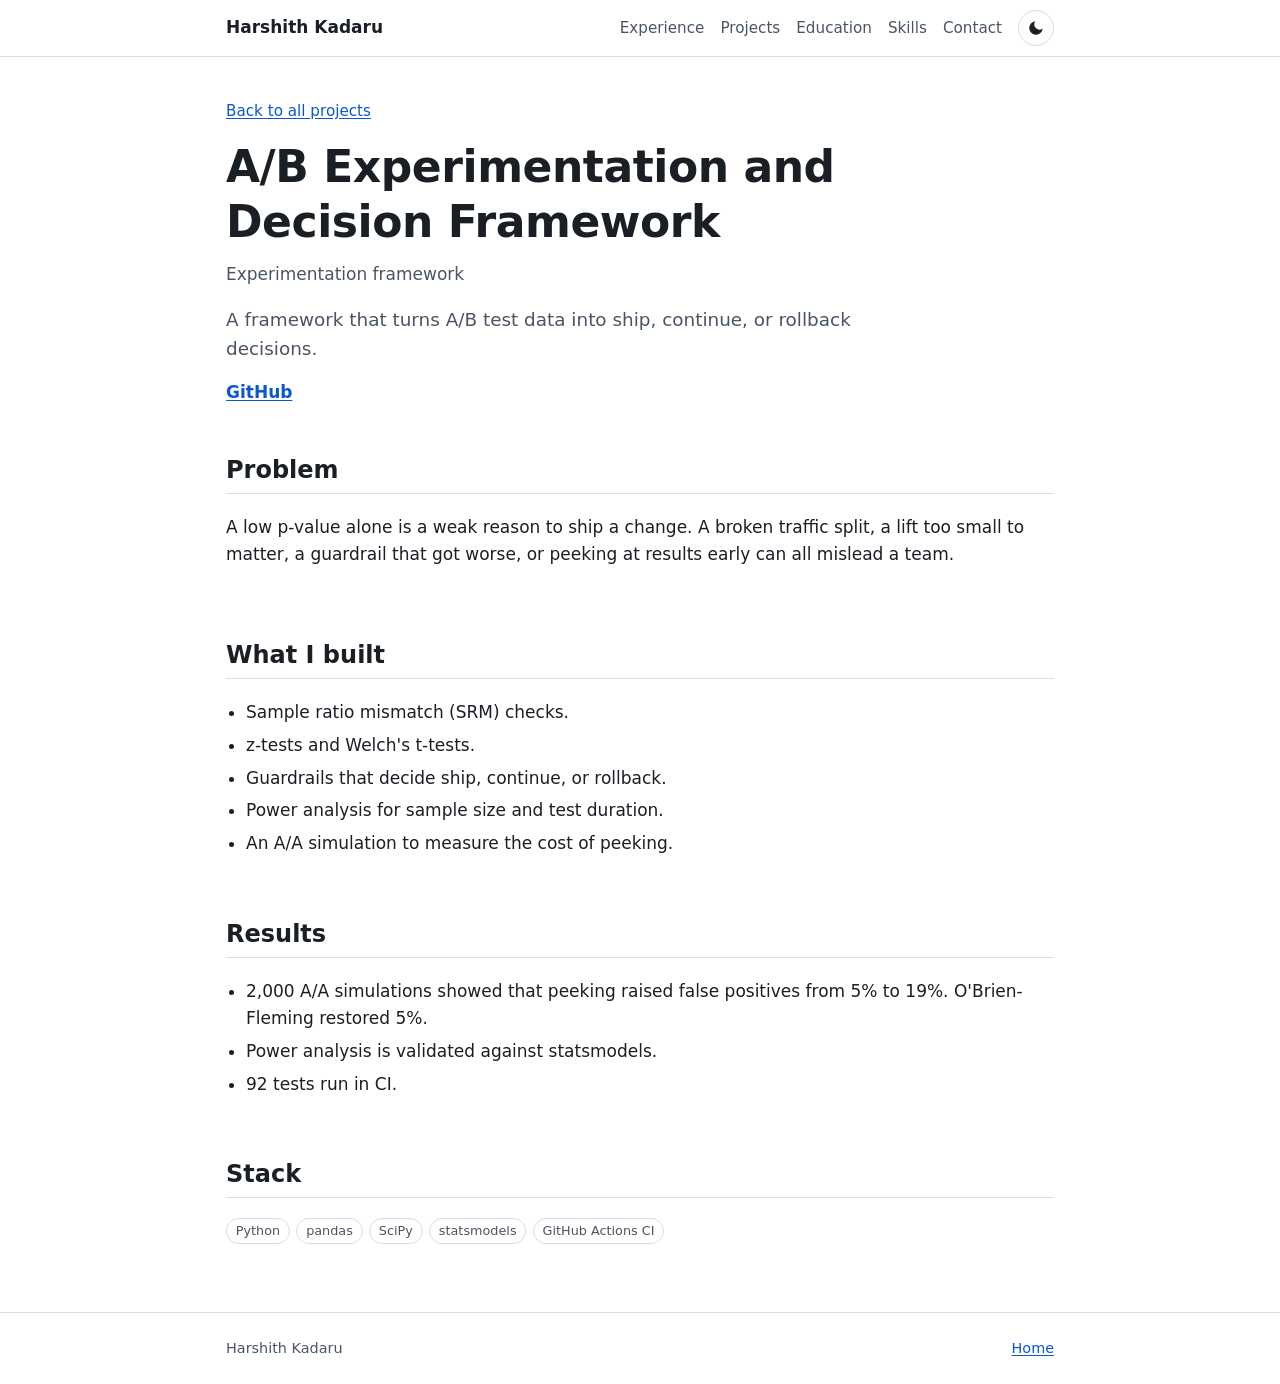
==== projects/ab-experimentation-framework.html @ 2b4a35a1 "Expand site content: detailed roles, project pages, headshot, RiskBot screenshots - Hero with headsh" ====
<!DOCTYPE html>
<html lang="en">
<head>
  <meta charset="utf-8">
  <meta name="viewport" content="width=device-width, initial-scale=1">
  <title>A/B Experimentation and Decision Framework | Harshith Kadaru</title>
  <meta name="description" content="A framework that turns A/B test data into ship, continue, or rollback decisions.">
  <meta name="author" content="Harshith Kadaru">
  <link rel="canonical" href="https://kadaru242003.github.io/projects/ab-experimentation-framework.html">
  <meta name="theme-color" content="#ffffff" media="(prefers-color-scheme: light)">
  <meta name="theme-color" content="#0f1419" media="(prefers-color-scheme: dark)">
  <meta name="color-scheme" content="light dark">
  <meta property="og:type" content="article">
  <meta property="og:url" content="https://kadaru242003.github.io/projects/ab-experimentation-framework.html">
  <meta property="og:title" content="A/B Experimentation and Decision Framework | Harshith Kadaru">
  <meta property="og:description" content="A framework that turns A/B test data into ship, continue, or rollback decisions.">
  <meta property="og:image" content="https://kadaru242003.github.io/og-image.png">
  <meta name="twitter:card" content="summary_large_image">
  <link rel="icon" href="/favicon.svg" type="image/svg+xml">
  <link rel="stylesheet" href="/styles.css">
  <script>
    try {
      var t = localStorage.getItem("theme");
      if (t === "light" || t === "dark") document.documentElement.setAttribute("data-theme", t);
    } catch (e) {}
  </script>
</head>
<body>
  <a class="skip-link" href="#main">Skip to content</a>

  <header class="site-header">
    <nav class="nav container" aria-label="Primary">
      <a class="brand" href="/">Harshith Kadaru</a>
      <ul class="nav-links">
        <li><a href="/#experience">Experience</a></li>
        <li><a href="/#projects">Projects</a></li>
        <li><a href="/#education">Education</a></li>
        <li><a href="/#skills">Skills</a></li>
        <li><a href="/#contact">Contact</a></li>
      </ul>
      <button class="theme-toggle" type="button" aria-label="Switch to dark theme" hidden>
        <svg class="icon-moon" aria-hidden="true" viewBox="0 0 24 24" width="18" height="18"><path fill="currentColor" d="M21 12.8A9 9 0 1 1 11.2 3a7 7 0 0 0 9.8 9.8z"/></svg>
        <svg class="icon-sun" aria-hidden="true" viewBox="0 0 24 24" width="18" height="18"><circle cx="12" cy="12" r="4.5" fill="currentColor"/><g stroke="currentColor" stroke-width="2" stroke-linecap="round"><path d="M12 2v2.5M12 19.5V22M2 12h2.5M19.5 12H22M4.9 4.9l1.8 1.8M17.3 17.3l1.8 1.8M4.9 19.1l1.8-1.8M17.3 6.7l1.8-1.8"/></g></svg>
      </button>
    </nav>
  </header>

  <main id="main">
    <article class="container">
      <header class="detail-header">
        <a class="back" href="/#projects">Back to all projects</a>
        <h1>A/B Experimentation and Decision Framework</h1>
        <p class="detail-meta">Experimentation framework</p>
        <p class="lede">A framework that turns A/B test data into ship, continue, or rollback decisions.</p>
        <p class="card-links">
          <a href="https://github.com/Kadaru242003/ab-experimentation-framework">GitHub<span class="visually-hidden">: A/B Experimentation and Decision Framework</span></a>
        </p>
      </header>

      <section class="section" aria-labelledby="problem-title">
        <h2 id="problem-title">Problem</h2>
        <p>A low p-value alone is a weak reason to ship a change. A broken traffic split, a lift too small to matter, a guardrail that got worse, or peeking at results early can all mislead a team.</p>
      </section>

      <section class="section" aria-labelledby="built-title">
        <h2 id="built-title">What I built</h2>
        <ul class="bullets">
          <li>Sample ratio mismatch (SRM) checks.</li>
          <li>z-tests and Welch&#x27;s t-tests.</li>
          <li>Guardrails that decide ship, continue, or rollback.</li>
          <li>Power analysis for sample size and test duration.</li>
          <li>An A/A simulation to measure the cost of peeking.</li>
        </ul>
      </section>

      <section class="section" aria-labelledby="results-title">
        <h2 id="results-title">Results</h2>
        <ul class="bullets">
          <li>2,000 A/A simulations showed that peeking raised false positives from 5% to 19%. O&#x27;Brien-Fleming restored 5%.</li>
          <li>Power analysis is validated against statsmodels.</li>
          <li>92 tests run in CI.</li>
        </ul>
      </section>

      <section class="section" aria-labelledby="stack-title">
        <h2 id="stack-title">Stack</h2>
        <ul class="tags"><li>Python</li><li>pandas</li><li>SciPy</li><li>statsmodels</li><li>GitHub Actions CI</li></ul>
      </section>
    </article>
  </main>

  <footer class="site-footer">
    <div class="container">
      <p>Harshith Kadaru</p>
      <p><a href="/">Home</a></p>
    </div>
  </footer>

  <script src="/script.js" defer></script>
</body>
</html>
---- styles.css ----
:root {
  --bg: #ffffff;
  --bg-alt: #f5f7fa;
  --surface: #ffffff;
  --text: #1a1f26;
  --muted: #4a5563;
  --border: #d9dee5;
  --accent: #0b57d0;
  --accent-text: #ffffff;
  --badge-bg: #fff4d6;
  --badge-text: #6b4a00;
  --focus: #0b57d0;
  --radius: 10px;
  --max: 860px;
  color-scheme: light;
}

@media (prefers-color-scheme: dark) {
  :root:not([data-theme="light"]) {
    --bg: #0f1419;
    --bg-alt: #151b22;
    --surface: #161d25;
    --text: #e6eaef;
    --muted: #a9b3bf;
    --border: #2c3542;
    --accent: #8ab4f8;
    --accent-text: #0f1419;
    --badge-bg: #3a2f12;
    --badge-text: #f3d68a;
    --focus: #8ab4f8;
    color-scheme: dark;
  }
}

:root[data-theme="dark"] {
  --bg: #0f1419;
  --bg-alt: #151b22;
  --surface: #161d25;
  --text: #e6eaef;
  --muted: #a9b3bf;
  --border: #2c3542;
  --accent: #8ab4f8;
  --accent-text: #0f1419;
  --badge-bg: #3a2f12;
  --badge-text: #f3d68a;
  --focus: #8ab4f8;
  color-scheme: dark;
}

*,
*::before,
*::after {
  box-sizing: border-box;
}

html {
  scroll-behavior: smooth;
  scroll-padding-top: 4.5rem;
  -webkit-text-size-adjust: 100%;
}

@media (prefers-reduced-motion: reduce) {
  html {
    scroll-behavior: auto;
  }
}

body {
  margin: 0;
  background: var(--bg);
  color: var(--text);
  font-family: system-ui, -apple-system, "Segoe UI", Roboto, "Helvetica Neue", Arial, sans-serif;
  font-size: 1.0625rem;
  line-height: 1.6;
}

a {
  color: var(--accent);
  text-underline-offset: 2px;
}

a:hover {
  text-decoration-thickness: 2px;
}

:focus-visible {
  outline: 3px solid var(--focus);
  outline-offset: 2px;
  border-radius: 4px;
}

h1,
h2,
h3 {
  line-height: 1.25;
  margin: 0 0 0.75rem;
}

h1 {
  font-size: clamp(2rem, 6vw, 2.75rem);
  letter-spacing: -0.01em;
}

h2 {
  font-size: 1.5rem;
  padding-bottom: 0.5rem;
  border-bottom: 1px solid var(--border);
  margin-bottom: 1.25rem;
}

h3 {
  font-size: 1.125rem;
}

p {
  margin: 0 0 1rem;
}

ul {
  padding: 0;
}

.container {
  max-width: var(--max);
  margin: 0 auto;
  padding: 0 1rem;
}

.visually-hidden {
  position: absolute;
  width: 1px;
  height: 1px;
  padding: 0;
  margin: -1px;
  overflow: hidden;
  clip: rect(0, 0, 0, 0);
  white-space: nowrap;
  border: 0;
}

.skip-link {
  position: absolute;
  left: 1rem;
  top: -3rem;
  z-index: 100;
  padding: 0.5rem 1rem;
  background: var(--accent);
  color: var(--accent-text);
  border-radius: var(--radius);
}

.skip-link:focus {
  top: 0.5rem;
}

/* Header and navigation */
.site-header {
  position: sticky;
  top: 0;
  z-index: 10;
  background: var(--bg);
  border-bottom: 1px solid var(--border);
}

.nav {
  display: flex;
  align-items: center;
  gap: 1rem;
  min-height: 3.5rem;
  flex-wrap: wrap;
}

.brand {
  font-weight: 700;
  color: var(--text);
  text-decoration: none;
  margin-right: auto;
}

.nav-links {
  display: flex;
  flex-wrap: wrap;
  gap: 0.25rem 1rem;
  list-style: none;
  margin: 0;
}

.nav-links a {
  color: var(--muted);
  text-decoration: none;
  font-size: 0.95rem;
  padding: 0.25rem 0;
}

.nav-links a:hover {
  color: var(--text);
}

.theme-toggle {
  display: inline-flex;
  align-items: center;
  justify-content: center;
  width: 2.25rem;
  height: 2.25rem;
  padding: 0;
  background: transparent;
  color: var(--text);
  border: 1px solid var(--border);
  border-radius: 50%;
  cursor: pointer;
}

.theme-toggle[hidden] {
  display: none;
}

.theme-toggle .icon-sun {
  display: none;
}

.theme-toggle[data-current="dark"] .icon-sun {
  display: block;
}

.theme-toggle[data-current="dark"] .icon-moon {
  display: none;
}

@media (max-width: 560px) {
  .nav {
    padding-top: 0.5rem;
    padding-bottom: 0.5rem;
  }

  .nav-links {
    order: 3;
    width: 100%;
  }
}

/* Hero */
.hero {
  padding-top: 3.5rem;
  padding-bottom: 2rem;
}

.lede {
  font-size: 1.15rem;
  color: var(--muted);
  max-width: 40rem;
}

.actions {
  display: flex;
  flex-wrap: wrap;
  gap: 0.75rem;
  list-style: none;
  margin: 1.5rem 0 0;
}

.btn {
  display: inline-block;
  padding: 0.55rem 1.1rem;
  border: 1px solid var(--border);
  border-radius: var(--radius);
  color: var(--text);
  text-decoration: none;
  font-weight: 600;
  font-size: 0.95rem;
  background: var(--surface);
}

.btn:hover {
  border-color: var(--accent);
}

.btn-primary {
  background: var(--accent);
  border-color: var(--accent);
  color: var(--accent-text);
}

/* Sections */
.section {
  padding-top: 2rem;
  padding-bottom: 1.5rem;
}

.section h3 {
  margin-top: 1.5rem;
}

.entries {
  list-style: none;
  margin: 0;
}

.entry {
  margin-bottom: 1.5rem;
}

.entry-head {
  display: flex;
  flex-wrap: wrap;
  justify-content: space-between;
  gap: 0 1rem;
}

.entry-title {
  font-weight: 600;
  margin: 0;
}

.entry-meta {
  color: var(--muted);
  font-size: 0.95rem;
  margin: 0;
  white-space: nowrap;
}

.entry-sub {
  color: var(--muted);
  margin: 0.1rem 0 0.5rem;
}

.bullets {
  padding-left: 1.25rem;
  margin: 0;
}

.bullets li {
  margin-bottom: 0.35rem;
}

/* Project cards */
.cards {
  list-style: none;
  margin: 0;
  display: grid;
  gap: 1rem;
}

.card {
  background: var(--bg-alt);
  border: 1px solid var(--border);
  border-radius: var(--radius);
  padding: 1.25rem;
}

.card-head {
  display: flex;
  align-items: baseline;
  flex-wrap: wrap;
  gap: 0.5rem;
  margin-bottom: 0.5rem;
}

.section .card h3 {
  margin: 0;
}

.card p {
  margin-bottom: 0.75rem;
}

.badge {
  font-size: 0.8rem;
  font-weight: 600;
  padding: 0.1rem 0.55rem;
  border-radius: 999px;
  background: var(--badge-bg);
  color: var(--badge-text);
}

.note {
  font-size: 0.9rem;
  color: var(--muted);
  font-style: italic;
}

.tags {
  display: flex;
  flex-wrap: wrap;
  gap: 0.4rem;
  list-style: none;
  margin: 0 0 0.75rem;
}

.tags li {
  font-size: 0.8rem;
  padding: 0.1rem 0.55rem;
  border: 1px solid var(--border);
  border-radius: 999px;
  color: var(--muted);
  background: var(--surface);
}

.card-links {
  display: flex;
  flex-wrap: wrap;
  gap: 1.25rem;
  font-weight: 600;
}

.card-links + .note {
  margin-top: -0.25rem;
  margin-bottom: 0;
}

/* Skills */
.skills {
  margin: 0;
  display: grid;
  gap: 1rem;
}

.skills dt {
  font-weight: 600;
}

.skills dd {
  margin: 0.15rem 0 0;
  color: var(--muted);
}

@media (min-width: 640px) {
  .skills > div {
    display: grid;
    grid-template-columns: 12rem 1fr;
    gap: 1rem;
  }

  .skills dd {
    margin: 0;
  }
}

/* Contact */
.contact-list {
  list-style: none;
  margin: 0;
}

.contact-list li {
  margin-bottom: 0.5rem;
  overflow-wrap: anywhere;
}

.contact-label {
  display: inline-block;
  min-width: 5.5rem;
  font-weight: 600;
}

/* Footer */
.site-footer {
  margin-top: 2rem;
  padding: 1.5rem 0;
  border-top: 1px solid var(--border);
  color: var(--muted);
  font-size: 0.9rem;
}

.site-footer .container {
  display: flex;
  justify-content: space-between;
  flex-wrap: wrap;
  gap: 0.5rem;
}

.site-footer p {
  margin: 0;
}

/* Hero with headshot */
.hero-grid {
  display: grid;
  gap: 1.5rem;
  align-items: center;
}

.headshot {
  width: 160px;
  height: 160px;
  border-radius: 50%;
  object-fit: cover;
  border: 3px solid var(--border);
}

@media (min-width: 720px) {
  .hero-grid {
    grid-template-columns: 1fr auto;
  }

  .hero-grid .headshot {
    order: 2;
    width: 200px;
    height: 200px;
  }
}

/* Experience context line */
.entry-context {
  margin: 0 0 0.5rem;
}

/* Card extras */
.card-date {
  color: var(--muted);
  font-size: 0.9rem;
}

.card-head .card-date {
  margin-left: auto;
}

.shots {
  display: grid;
  gap: 0.75rem;
  margin: 0 0 0.75rem;
  padding: 0;
  list-style: none;
}

@media (min-width: 560px) {
  .shots {
    grid-template-columns: 1fr 1fr;
  }
}

.shots a {
  display: block;
  border: 1px solid var(--border);
  border-radius: 6px;
  overflow: hidden;
  cursor: zoom-in;
}

.shots img {
  display: block;
  width: 100%;
  height: auto;
}

.shots figcaption {
  font-size: 0.85rem;
  color: var(--muted);
  margin-top: 0.35rem;
}

.shots figure {
  margin: 0;
}

/* Project detail pages */
.detail-header {
  padding-top: 2.5rem;
}

.detail-header .back {
  display: inline-block;
  margin-bottom: 1rem;
  font-size: 0.95rem;
}

.detail-meta {
  color: var(--muted);
  margin-bottom: 1rem;
}

.detail-meta .badge {
  margin-left: 0.25rem;
}

/* Lightbox */
.lightbox {
  border: 0;
  padding: 0;
  max-width: 96vw;
  max-height: 92vh;
  background: transparent;
  overflow: visible;
}

.lightbox::backdrop {
  background: rgba(0, 0, 0, 0.8);
}

.lightbox img {
  display: block;
  max-width: 96vw;
  max-height: 84vh;
  width: auto;
  height: auto;
  border-radius: 6px;
  background: #fff;
}

.lightbox p {
  color: #f0f0f0;
  margin: 0.5rem 0 0;
  font-size: 0.9rem;
}

.lightbox-close {
  position: absolute;
  top: -0.75rem;
  right: -0.75rem;
  width: 2.5rem;
  height: 2.5rem;
  border-radius: 50%;
  border: 0;
  background: #ffffff;
  color: #1a1f26;
  font-size: 1.5rem;
  line-height: 1;
  cursor: pointer;
}

.section .entry-title {
  margin: 0;
  font-size: 1.0625rem;
  font-weight: 600;
}
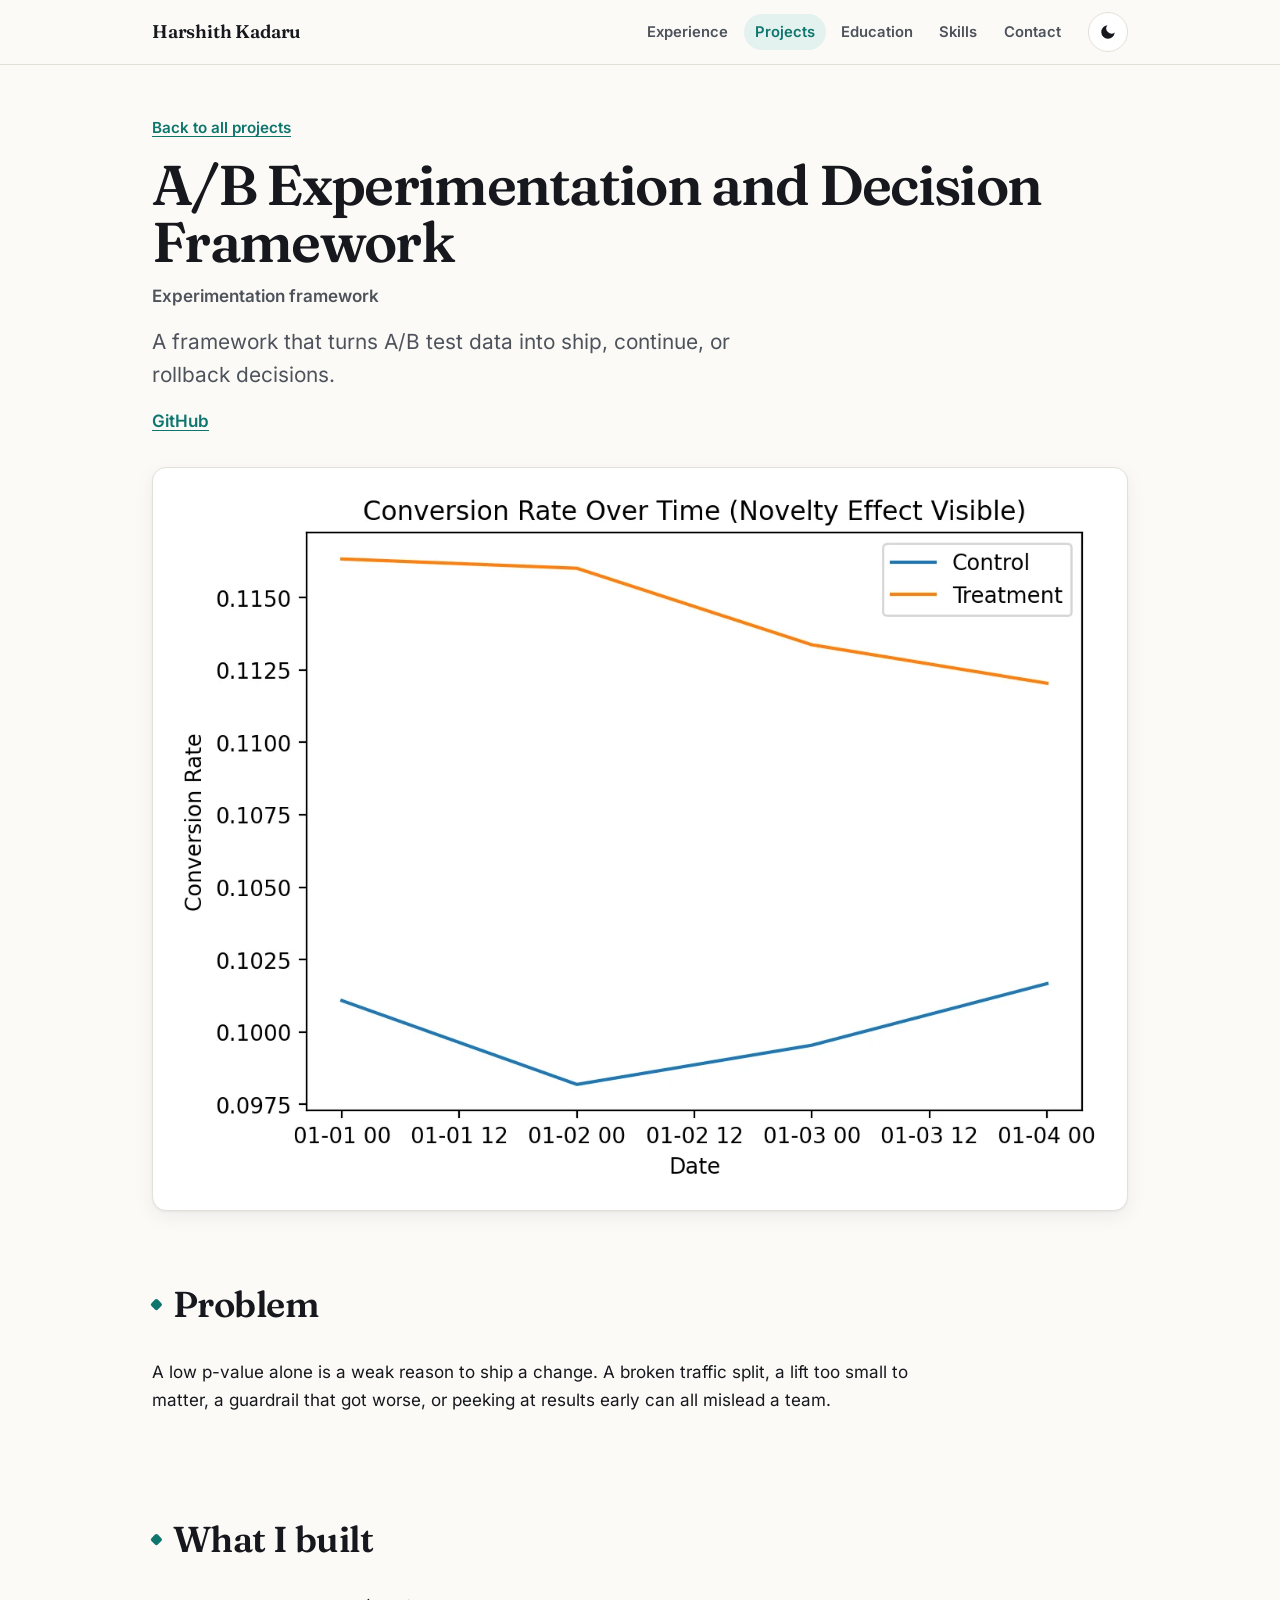
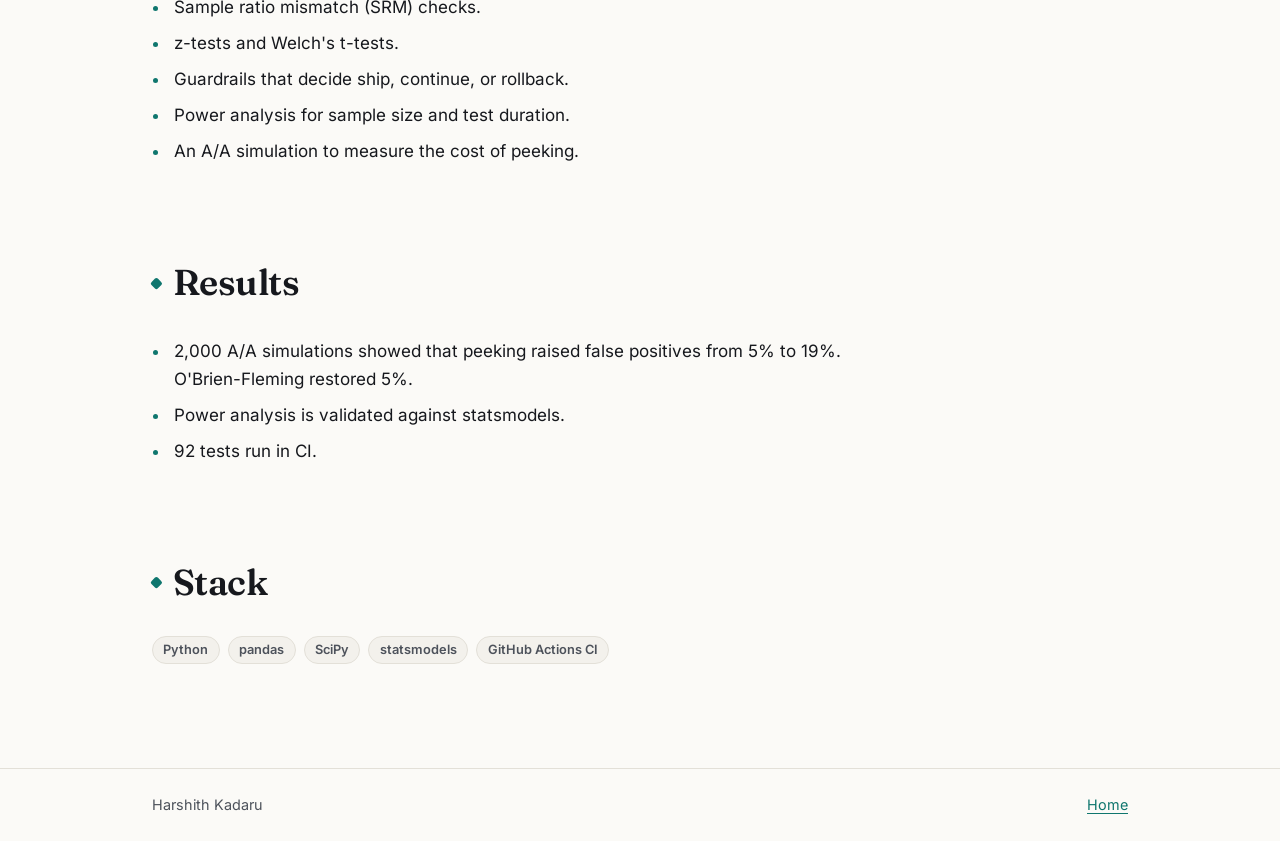
==== commit 5872aa9c: "Design upgrade: type, color, layout, project visuals, GitHub activity Visual only: no wording, numbe" ====
--- a/projects/ab-experimentation-framework.html
+++ b/projects/ab-experimentation-framework.html
@@ -7,8 +7,8 @@
   <meta name="description" content="A framework that turns A/B test data into ship, continue, or rollback decisions.">
   <meta name="author" content="Harshith Kadaru">
   <link rel="canonical" href="https://kadaru242003.github.io/projects/ab-experimentation-framework.html">
-  <meta name="theme-color" content="#ffffff" media="(prefers-color-scheme: light)">
-  <meta name="theme-color" content="#0f1419" media="(prefers-color-scheme: dark)">
+  <meta name="theme-color" content="#fbfaf7" media="(prefers-color-scheme: light)">
+  <meta name="theme-color" content="#0e1113" media="(prefers-color-scheme: dark)">
   <meta name="color-scheme" content="light dark">
   <meta property="og:type" content="article">
   <meta property="og:url" content="https://kadaru242003.github.io/projects/ab-experimentation-framework.html">
@@ -17,8 +17,11 @@
   <meta property="og:image" content="https://kadaru242003.github.io/og-image.png">
   <meta name="twitter:card" content="summary_large_image">
   <link rel="icon" href="/favicon.svg" type="image/svg+xml">
+  <link rel="preload" href="/assets/fonts/inter-latin-400-normal.woff2" as="font" type="font/woff2" crossorigin>
+  <link rel="preload" href="/assets/fonts/fraunces-latin-600-normal.woff2" as="font" type="font/woff2" crossorigin>
   <link rel="stylesheet" href="/styles.css">
   <script>
+    document.documentElement.classList.add("js");
     try {
       var t = localStorage.getItem("theme");
       if (t === "light" || t === "dark") document.documentElement.setAttribute("data-theme", t);
@@ -33,7 +36,7 @@
       <a class="brand" href="/">Harshith Kadaru</a>
       <ul class="nav-links">
         <li><a href="/#experience">Experience</a></li>
-        <li><a href="/#projects">Projects</a></li>
+        <li><a href="/#projects" aria-current="page">Projects</a></li>
         <li><a href="/#education">Education</a></li>
         <li><a href="/#skills">Skills</a></li>
         <li><a href="/#contact">Contact</a></li>
@@ -55,14 +58,16 @@
         <p class="card-links">
           <a href="https://github.com/Kadaru242003/ab-experimentation-framework">GitHub<span class="visually-hidden">: A/B Experimentation and Decision Framework</span></a>
         </p>
+        <figure class="detail-visual"><img src="/assets/projects/ab-conversion-over-time.webp" width="1205" height="908" fetchpriority="high" alt="Chart from the A/B framework repo: conversion rate over time for control and treatment. Treatment stays above control while its early lift decays."></figure>
       </header>
 
-      <section class="section" aria-labelledby="problem-title">
+      <div class="detail-body">
+      <section class="section reveal" aria-labelledby="problem-title">
         <h2 id="problem-title">Problem</h2>
         <p>A low p-value alone is a weak reason to ship a change. A broken traffic split, a lift too small to matter, a guardrail that got worse, or peeking at results early can all mislead a team.</p>
       </section>
 
-      <section class="section" aria-labelledby="built-title">
+      <section class="section reveal" aria-labelledby="built-title">
         <h2 id="built-title">What I built</h2>
         <ul class="bullets">
           <li>Sample ratio mismatch (SRM) checks.</li>
@@ -73,7 +78,7 @@
         </ul>
       </section>
 
-      <section class="section" aria-labelledby="results-title">
+      <section class="section reveal" aria-labelledby="results-title">
         <h2 id="results-title">Results</h2>
         <ul class="bullets">
           <li>2,000 A/A simulations showed that peeking raised false positives from 5% to 19%. O&#x27;Brien-Fleming restored 5%.</li>
@@ -82,10 +87,11 @@
         </ul>
       </section>
 
-      <section class="section" aria-labelledby="stack-title">
+      <section class="section reveal" aria-labelledby="stack-title">
         <h2 id="stack-title">Stack</h2>
         <ul class="tags"><li>Python</li><li>pandas</li><li>SciPy</li><li>statsmodels</li><li>GitHub Actions CI</li></ul>
       </section>
+      </div>
     </article>
   </main>
 
--- a/styles.css
+++ b/styles.css
@@ -1,52 +1,121 @@
+/* Fonts: self-hosted, SIL Open Font License (see assets/fonts/). */
+@font-face {
+  font-family: "Inter";
+  font-style: normal;
+  font-weight: 400;
+  font-display: swap;
+  src: url("/assets/fonts/inter-latin-400-normal.woff2") format("woff2");
+}
+
+@font-face {
+  font-family: "Inter";
+  font-style: normal;
+  font-weight: 600;
+  font-display: swap;
+  src: url("/assets/fonts/inter-latin-600-normal.woff2") format("woff2");
+}
+
+@font-face {
+  font-family: "Fraunces";
+  font-style: normal;
+  font-weight: 600;
+  font-display: swap;
+  src: url("/assets/fonts/fraunces-latin-600-normal.woff2") format("woff2");
+}
+
+/* Design tokens */
 :root {
-  --bg: #ffffff;
-  --bg-alt: #f5f7fa;
+  --font-body: "Inter", system-ui, -apple-system, "Segoe UI", Roboto, Arial, sans-serif;
+  --font-display: "Fraunces", Georgia, "Times New Roman", serif;
+
+  --bg: #fbfaf7;
+  --bg-alt: #f3f1ec;
   --surface: #ffffff;
-  --text: #1a1f26;
-  --muted: #4a5563;
-  --border: #d9dee5;
-  --accent: #0b57d0;
+  --text: #16181d;
+  --muted: #4d525b;
+  --border: #e3e0d8;
+  --border-strong: #cfcbc1;
+  --accent: #0f766e;
+  --accent-strong: #0b5c56;
+  --accent-soft: #e3f1ef;
   --accent-text: #ffffff;
-  --badge-bg: #fff4d6;
-  --badge-text: #6b4a00;
-  --focus: #0b57d0;
-  --radius: 10px;
-  --max: 860px;
+  --badge-bg: #fdf0d2;
+  --badge-text: #6a4800;
+  --shadow: 0 1px 2px rgba(22, 24, 29, 0.05), 0 6px 20px rgba(22, 24, 29, 0.06);
+  --shadow-hover: 0 2px 4px rgba(22, 24, 29, 0.06), 0 14px 32px rgba(22, 24, 29, 0.1);
+  --gh-0: #ebe8e1;
+  --gh-1: #b4dcd5;
+  --gh-2: #6fbcb1;
+  --gh-3: #2a958a;
+  --gh-4: #0f665f;
+
+  --space-1: 0.25rem;
+  --space-2: 0.5rem;
+  --space-3: 0.75rem;
+  --space-4: 1rem;
+  --space-5: 1.5rem;
+  --space-6: 2rem;
+  --space-7: 3rem;
+  --space-8: 4.5rem;
+
+  --radius-sm: 8px;
+  --radius: 14px;
+  --max: 1040px;
+  --measure: 44rem;
   color-scheme: light;
 }
 
 @media (prefers-color-scheme: dark) {
   :root:not([data-theme="light"]) {
-    --bg: #0f1419;
-    --bg-alt: #151b22;
-    --surface: #161d25;
-    --text: #e6eaef;
-    --muted: #a9b3bf;
-    --border: #2c3542;
-    --accent: #8ab4f8;
-    --accent-text: #0f1419;
+    --bg: #0e1113;
+    --bg-alt: #13171a;
+    --surface: #171b1e;
+    --text: #e8ebe9;
+    --muted: #a6aeab;
+    --border: #262c30;
+    --border-strong: #353d42;
+    --accent: #5fd4c4;
+    --accent-strong: #8ae3d7;
+    --accent-soft: #15302d;
+    --accent-text: #08201d;
     --badge-bg: #3a2f12;
     --badge-text: #f3d68a;
-    --focus: #8ab4f8;
+    --shadow: 0 1px 2px rgba(0, 0, 0, 0.4), 0 8px 24px rgba(0, 0, 0, 0.25);
+    --shadow-hover: 0 2px 4px rgba(0, 0, 0, 0.45), 0 16px 36px rgba(0, 0, 0, 0.35);
+    --gh-0: #1f2528;
+    --gh-1: #134a44;
+    --gh-2: #1d7c71;
+    --gh-3: #36b3a3;
+    --gh-4: #7ee6d8;
     color-scheme: dark;
   }
 }
 
 :root[data-theme="dark"] {
-  --bg: #0f1419;
-  --bg-alt: #151b22;
-  --surface: #161d25;
-  --text: #e6eaef;
-  --muted: #a9b3bf;
-  --border: #2c3542;
-  --accent: #8ab4f8;
-  --accent-text: #0f1419;
+  --bg: #0e1113;
+  --bg-alt: #13171a;
+  --surface: #171b1e;
+  --text: #e8ebe9;
+  --muted: #a6aeab;
+  --border: #262c30;
+  --border-strong: #353d42;
+  --accent: #5fd4c4;
+  --accent-strong: #8ae3d7;
+  --accent-soft: #15302d;
+  --accent-text: #08201d;
   --badge-bg: #3a2f12;
   --badge-text: #f3d68a;
-  --focus: #8ab4f8;
+  --shadow: 0 1px 2px rgba(0, 0, 0, 0.4), 0 8px 24px rgba(0, 0, 0, 0.25);
+  --shadow-hover: 0 2px 4px rgba(0, 0, 0, 0.45), 0 16px 36px rgba(0, 0, 0, 0.35);
+  --gh-0: #1f2528;
+  --gh-1: #134a44;
+  --gh-2: #1d7c71;
+  --gh-3: #36b3a3;
+  --gh-4: #7ee6d8;
   color-scheme: dark;
 }
 
+/* Base */
 *,
 *::before,
 *::after {
@@ -55,75 +124,89 @@
 
 html {
   scroll-behavior: smooth;
-  scroll-padding-top: 4.5rem;
+  scroll-padding-top: 5rem;
   -webkit-text-size-adjust: 100%;
-}
-
-@media (prefers-reduced-motion: reduce) {
-  html {
-    scroll-behavior: auto;
-  }
 }
 
 body {
   margin: 0;
   background: var(--bg);
   color: var(--text);
-  font-family: system-ui, -apple-system, "Segoe UI", Roboto, "Helvetica Neue", Arial, sans-serif;
+  font-family: var(--font-body);
   font-size: 1.0625rem;
-  line-height: 1.6;
+  line-height: 1.65;
+  -webkit-font-smoothing: antialiased;
 }
 
 a {
   color: var(--accent);
-  text-underline-offset: 2px;
+  text-decoration-thickness: 1px;
+  text-underline-offset: 3px;
+  transition: color 0.15s ease;
 }
 
 a:hover {
+  color: var(--accent-strong);
   text-decoration-thickness: 2px;
 }
 
 :focus-visible {
-  outline: 3px solid var(--focus);
-  outline-offset: 2px;
+  outline: 3px solid var(--accent);
+  outline-offset: 3px;
   border-radius: 4px;
 }
 
 h1,
 h2,
 h3 {
-  line-height: 1.25;
-  margin: 0 0 0.75rem;
+  margin: 0 0 var(--space-3);
+  line-height: 1.2;
+}
+
+h1,
+h2 {
+  font-family: var(--font-display);
+  font-weight: 600;
+  letter-spacing: -0.015em;
 }
 
 h1 {
-  font-size: clamp(2rem, 6vw, 2.75rem);
-  letter-spacing: -0.01em;
+  font-size: clamp(2.75rem, 8vw, 4.75rem);
+  line-height: 1.02;
+  letter-spacing: -0.03em;
 }
 
 h2 {
-  font-size: 1.5rem;
-  padding-bottom: 0.5rem;
-  border-bottom: 1px solid var(--border);
-  margin-bottom: 1.25rem;
+  font-size: clamp(1.75rem, 3.6vw, 2.25rem);
 }
 
 h3 {
   font-size: 1.125rem;
+  font-weight: 600;
 }
 
 p {
-  margin: 0 0 1rem;
+  margin: 0 0 var(--space-4);
 }
 
 ul {
   padding: 0;
+}
+
+img {
+  max-width: 100%;
 }
 
 .container {
   max-width: var(--max);
   margin: 0 auto;
-  padding: 0 1rem;
+  padding: 0 var(--space-4);
+}
+
+@media (min-width: 720px) {
+  .container {
+    padding: 0 var(--space-6);
+  }
 }
 
 .visually-hidden {
@@ -143,17 +226,19 @@
   left: 1rem;
   top: -3rem;
   z-index: 100;
-  padding: 0.5rem 1rem;
+  padding: var(--space-2) var(--space-4);
   background: var(--accent);
   color: var(--accent-text);
-  border-radius: var(--radius);
+  border-radius: var(--radius-sm);
+  font-weight: 600;
 }
 
 .skip-link:focus {
   top: 0.5rem;
-}
-
-/* Header and navigation */
+  color: var(--accent-text);
+}
+
+/* Header */
 .site-header {
   position: sticky;
   top: 0;
@@ -162,52 +247,81 @@
   border-bottom: 1px solid var(--border);
 }
 
+@supports (backdrop-filter: blur(1px)) {
+  .site-header {
+    background: color-mix(in srgb, var(--bg) 85%, transparent);
+    backdrop-filter: saturate(1.4) blur(10px);
+  }
+}
+
 .nav {
   display: flex;
   align-items: center;
-  gap: 1rem;
-  min-height: 3.5rem;
+  gap: var(--space-4);
+  min-height: 4rem;
   flex-wrap: wrap;
 }
 
 .brand {
-  font-weight: 700;
+  font-family: var(--font-display);
+  font-weight: 600;
+  font-size: 1.15rem;
   color: var(--text);
   text-decoration: none;
   margin-right: auto;
+  letter-spacing: -0.01em;
+}
+
+.brand:hover {
+  color: var(--accent);
 }
 
 .nav-links {
   display: flex;
   flex-wrap: wrap;
-  gap: 0.25rem 1rem;
+  gap: var(--space-1);
   list-style: none;
   margin: 0;
 }
 
 .nav-links a {
+  display: block;
   color: var(--muted);
   text-decoration: none;
-  font-size: 0.95rem;
-  padding: 0.25rem 0;
+  font-size: 0.925rem;
+  font-weight: 600;
+  padding: 0.35rem 0.7rem;
+  border-radius: 999px;
+  transition: color 0.15s ease, background-color 0.15s ease;
 }
 
 .nav-links a:hover {
   color: var(--text);
+  background: var(--bg-alt);
+}
+
+.nav-links a[aria-current] {
+  color: var(--accent);
+  background: var(--accent-soft);
 }
 
 .theme-toggle {
   display: inline-flex;
   align-items: center;
   justify-content: center;
-  width: 2.25rem;
-  height: 2.25rem;
+  width: 2.5rem;
+  height: 2.5rem;
   padding: 0;
-  background: transparent;
+  background: var(--surface);
   color: var(--text);
   border: 1px solid var(--border);
   border-radius: 50%;
   cursor: pointer;
+  transition: border-color 0.15s ease;
+}
+
+.theme-toggle:hover {
+  border-color: var(--accent);
 }
 
 .theme-toggle[hidden] {
@@ -226,52 +340,130 @@
   display: none;
 }
 
-@media (max-width: 560px) {
+@media (max-width: 640px) {
   .nav {
-    padding-top: 0.5rem;
-    padding-bottom: 0.5rem;
+    padding-top: var(--space-2);
+    padding-bottom: var(--space-2);
+    gap: var(--space-2);
+    min-height: 3.5rem;
   }
 
   .nav-links {
     order: 3;
     width: 100%;
+    flex-wrap: nowrap;
+    overflow-x: auto;
+    scrollbar-width: none;
+  }
+
+  .nav-links::-webkit-scrollbar {
+    display: none;
+  }
+
+  .nav-links a {
+    white-space: nowrap;
+    font-size: 0.875rem;
+    padding: 0.4rem 0.6rem;
   }
 }
 
 /* Hero */
 .hero {
-  padding-top: 3.5rem;
-  padding-bottom: 2rem;
+  padding-top: var(--space-7);
+  padding-bottom: var(--space-6);
+}
+
+.hero-grid {
+  display: grid;
+  gap: var(--space-6);
+  align-items: center;
+}
+
+.hero-grid .headshot {
+  order: -1;
+}
+
+.headshot {
+  display: block;
+  width: 148px;
+  height: 148px;
+  border-radius: 50%;
+  object-fit: cover;
+  background: var(--bg-alt);
+  box-shadow: 0 0 0 5px var(--bg), 0 0 0 8px var(--accent), var(--shadow);
+}
+
+.quick-facts {
+  display: flex;
+  flex-wrap: wrap;
+  gap: var(--space-2);
+  list-style: none;
+  margin: var(--space-4) 0 var(--space-5);
+}
+
+.quick-facts li {
+  font-size: 0.875rem;
+  font-weight: 600;
+  padding: 0.3rem 0.8rem;
+  border-radius: 999px;
+  background: var(--accent-soft);
+  color: var(--accent);
 }
 
 .lede {
-  font-size: 1.15rem;
+  font-size: clamp(1.125rem, 2.2vw, 1.3rem);
+  line-height: 1.55;
   color: var(--muted);
-  max-width: 40rem;
+  max-width: 38rem;
 }
 
 .actions {
   display: flex;
   flex-wrap: wrap;
-  gap: 0.75rem;
+  gap: var(--space-3);
   list-style: none;
-  margin: 1.5rem 0 0;
-}
-
+  margin: var(--space-5) 0 0;
+}
+
+@media (min-width: 760px) {
+  .hero {
+    padding-top: var(--space-8);
+    padding-bottom: var(--space-7);
+  }
+
+  .hero-grid {
+    grid-template-columns: 1fr auto;
+    gap: var(--space-7);
+  }
+
+  .hero-grid .headshot {
+    order: 2;
+    width: 236px;
+    height: 236px;
+  }
+}
+
+/* Buttons */
 .btn {
-  display: inline-block;
-  padding: 0.55rem 1.1rem;
-  border: 1px solid var(--border);
-  border-radius: var(--radius);
+  display: inline-flex;
+  align-items: center;
+  min-height: 2.75rem;
+  padding: 0.55rem 1.25rem;
+  border: 1px solid var(--border-strong);
+  border-radius: 999px;
   color: var(--text);
+  background: var(--surface);
   text-decoration: none;
   font-weight: 600;
   font-size: 0.95rem;
-  background: var(--surface);
+  transition: border-color 0.15s ease, background-color 0.15s ease, color 0.15s ease, transform 0.15s ease, box-shadow 0.15s ease;
 }
 
 .btn:hover {
+  color: var(--text);
   border-color: var(--accent);
+  transform: translateY(-1px);
+  box-shadow: var(--shadow);
 }
 
 .btn-primary {
@@ -280,56 +472,146 @@
   color: var(--accent-text);
 }
 
+.btn-primary:hover {
+  background: var(--accent-strong);
+  border-color: var(--accent-strong);
+  color: var(--accent-text);
+}
+
 /* Sections */
 .section {
-  padding-top: 2rem;
-  padding-bottom: 1.5rem;
-}
-
-.section h3 {
-  margin-top: 1.5rem;
-}
-
+  padding-top: var(--space-7);
+  padding-bottom: var(--space-4);
+}
+
+@media (min-width: 760px) {
+  .section {
+    padding-top: var(--space-8);
+  }
+}
+
+.section > h2 {
+  display: flex;
+  align-items: center;
+  gap: var(--space-3);
+  margin-bottom: var(--space-6);
+}
+
+.section > h2::before {
+  content: "";
+  flex: none;
+  width: 0.55rem;
+  height: 0.55rem;
+  border-radius: 2px;
+  background: var(--accent);
+  transform: rotate(45deg);
+}
+
+.note {
+  font-size: 0.9rem;
+  color: var(--muted);
+  font-style: italic;
+}
+
+/* Entries (experience, education, achievements) */
 .entries {
   list-style: none;
   margin: 0;
 }
 
 .entry {
-  margin-bottom: 1.5rem;
+  margin-bottom: var(--space-6);
+}
+
+.entry:last-child {
+  margin-bottom: 0;
 }
 
 .entry-head {
   display: flex;
   flex-wrap: wrap;
   justify-content: space-between;
-  gap: 0 1rem;
-}
-
-.entry-title {
-  font-weight: 600;
+  align-items: baseline;
+  gap: 0 var(--space-4);
+}
+
+.section .entry-title {
   margin: 0;
+  font-size: 1.125rem;
+  font-weight: 600;
 }
 
 .entry-meta {
   color: var(--muted);
-  font-size: 0.95rem;
+  font-size: 0.9rem;
+  font-weight: 600;
   margin: 0;
   white-space: nowrap;
+  font-variant-numeric: tabular-nums;
 }
 
 .entry-sub {
+  color: var(--accent);
+  font-weight: 600;
+  font-size: 0.95rem;
+  margin: 0.15rem 0 var(--space-3);
+}
+
+.entry-context {
   color: var(--muted);
-  margin: 0.1rem 0 0.5rem;
+  margin: 0 0 var(--space-3);
+  max-width: var(--measure);
 }
 
 .bullets {
-  padding-left: 1.25rem;
+  padding-left: 1.15rem;
   margin: 0;
+  max-width: var(--measure);
 }
 
 .bullets li {
-  margin-bottom: 0.35rem;
+  margin-bottom: var(--space-2);
+  padding-left: 0.25rem;
+}
+
+.bullets li::marker {
+  color: var(--accent);
+}
+
+/* Experience timeline */
+.timeline {
+  position: relative;
+  padding-left: var(--space-6);
+}
+
+.timeline::before {
+  content: "";
+  position: absolute;
+  left: 0.4rem;
+  top: 0.5rem;
+  bottom: 0.5rem;
+  width: 2px;
+  background: var(--border);
+}
+
+.timeline > .entry {
+  position: relative;
+}
+
+.timeline > .entry::before {
+  content: "";
+  position: absolute;
+  left: calc(var(--space-6) * -1 + 0.4rem - 5px);
+  top: 0.45rem;
+  width: 12px;
+  height: 12px;
+  border-radius: 50%;
+  background: var(--bg);
+  border: 3px solid var(--accent);
+}
+
+.timeline > .entry:first-child::before {
+  background: var(--accent);
 }
 
 /* Project cards */
@@ -337,125 +619,368 @@
   list-style: none;
   margin: 0;
   display: grid;
-  gap: 1rem;
+  gap: var(--space-5);
+}
+
+@media (min-width: 900px) {
+  .cards {
+    grid-template-columns: 1fr 1fr;
+  }
 }
 
 .card {
-  background: var(--bg-alt);
+  display: flex;
+  flex-direction: column;
+  background: var(--surface);
   border: 1px solid var(--border);
   border-radius: var(--radius);
-  padding: 1.25rem;
+  padding: var(--space-5);
+  box-shadow: var(--shadow);
+  transition: transform 0.2s ease, box-shadow 0.2s ease, border-color 0.2s ease;
+}
+
+.card:hover {
+  transform: translateY(-3px);
+  box-shadow: var(--shadow-hover);
+  border-color: var(--border-strong);
+}
+
+.card-visual {
+  margin: calc(var(--space-5) * -1) calc(var(--space-5) * -1) var(--space-5);
+  border-bottom: 1px solid var(--border);
+  border-radius: var(--radius) var(--radius) 0 0;
+  overflow: hidden;
+  background: #ffffff;
+}
+
+.card-visual img,
+.card-visual svg {
+  display: block;
+  width: 100%;
+  height: auto;
+  aspect-ratio: 16 / 9;
+  object-fit: contain;
+  padding: var(--space-3);
+}
+
+.card-visual.is-diagram {
+  background: var(--bg-alt);
 }
 
 .card-head {
   display: flex;
   align-items: baseline;
   flex-wrap: wrap;
-  gap: 0.5rem;
-  margin-bottom: 0.5rem;
-}
-
-.section .card h3 {
+  gap: var(--space-2) var(--space-3);
+  margin-bottom: var(--space-3);
+}
+
+.card .card-head h3 {
   margin: 0;
+  font-size: 1.3rem;
+}
+
+.card-date {
+  color: var(--muted);
+  font-size: 0.875rem;
+  font-weight: 600;
+}
+
+.card-head .card-date {
+  margin-left: auto;
 }
 
 .card p {
-  margin-bottom: 0.75rem;
+  margin-bottom: var(--space-3);
 }
 
 .badge {
-  font-size: 0.8rem;
-  font-weight: 600;
-  padding: 0.1rem 0.55rem;
+  font-size: 0.75rem;
+  font-weight: 600;
+  letter-spacing: 0.02em;
+  padding: 0.15rem 0.6rem;
   border-radius: 999px;
   background: var(--badge-bg);
   color: var(--badge-text);
 }
 
-.note {
-  font-size: 0.9rem;
-  color: var(--muted);
-  font-style: italic;
-}
-
 .tags {
   display: flex;
   flex-wrap: wrap;
-  gap: 0.4rem;
+  gap: var(--space-2);
   list-style: none;
-  margin: 0 0 0.75rem;
+  margin: var(--space-2) 0 var(--space-4);
 }
 
 .tags li {
   font-size: 0.8rem;
-  padding: 0.1rem 0.55rem;
+  font-weight: 600;
+  padding: 0.15rem 0.65rem;
   border: 1px solid var(--border);
   border-radius: 999px;
   color: var(--muted);
-  background: var(--surface);
+  background: var(--bg-alt);
 }
 
 .card-links {
   display: flex;
   flex-wrap: wrap;
-  gap: 1.25rem;
-  font-weight: 600;
+  gap: var(--space-2) var(--space-5);
+  font-weight: 600;
+}
+
+.card .card-links {
+  margin-top: auto;
+  padding-top: var(--space-2);
 }
 
 .card-links + .note {
-  margin-top: -0.25rem;
-  margin-bottom: 0;
+  margin: var(--space-2) 0 0;
+}
+
+/* Screenshots */
+.shots {
+  display: grid;
+  gap: var(--space-3);
+  margin: 0 0 var(--space-4);
+  padding: 0;
+  list-style: none;
+}
+
+@media (min-width: 560px) {
+  .shots {
+    grid-template-columns: 1fr 1fr;
+  }
+}
+
+.card-visual.shots {
+  padding: var(--space-3);
+  margin-bottom: var(--space-5);
+  background: var(--bg-alt);
+}
+
+.shots figure {
+  margin: 0;
+}
+
+.shots a {
+  display: block;
+  border: 1px solid var(--border);
+  border-radius: var(--radius-sm);
+  overflow: hidden;
+  cursor: zoom-in;
+  background: #ffffff;
+  transition: border-color 0.15s ease, box-shadow 0.15s ease;
+}
+
+.shots a:hover {
+  border-color: var(--accent);
+  box-shadow: var(--shadow);
+}
+
+.shots img {
+  display: block;
+  width: 100%;
+  height: auto;
+}
+
+.shots figcaption {
+  font-size: 0.85rem;
+  color: var(--muted);
+  margin-top: var(--space-2);
+}
+
+/* Diagrams (inline SVG) */
+.dg-box {
+  fill: var(--surface);
+  stroke: var(--border-strong);
+  stroke-width: 1.5;
+}
+
+.dg-box-accent {
+  fill: var(--accent-soft);
+  stroke: var(--accent);
+  stroke-width: 1.5;
+}
+
+.dg-title {
+  fill: var(--text);
+  font-family: var(--font-body);
+  font-weight: 600;
+  font-size: 40px;
+}
+
+.dg-sub {
+  fill: var(--muted);
+  font-family: var(--font-body);
+  font-size: 28px;
+}
+
+.dg-arrow {
+  stroke: var(--accent);
+  stroke-width: 3;
+  fill: none;
+}
+
+.dg-head {
+  fill: var(--accent);
+}
+
+/* GitHub activity (inserted at build time by scripts/build.py) */
+.gh-panel {
+  background: var(--surface);
+  border: 1px solid var(--border);
+  border-radius: var(--radius);
+  padding: var(--space-5);
+  box-shadow: var(--shadow);
+}
+
+.gh-total {
+  font-weight: 600;
+  margin-bottom: var(--space-4);
+}
+
+.gh-scroll {
+  overflow-x: auto;
+  padding-bottom: var(--space-2);
+}
+
+.gh-graph {
+  display: block;
+  min-width: 680px;
+  width: 100%;
+  height: auto;
+}
+
+.gh-graph .l0 { fill: var(--gh-0); }
+.gh-graph .l1 { fill: var(--gh-1); }
+.gh-graph .l2 { fill: var(--gh-2); }
+.gh-graph .l3 { fill: var(--gh-3); }
+.gh-graph .l4 { fill: var(--gh-4); }
+
+.gh-graph text {
+  fill: var(--muted);
+  font-family: var(--font-body);
+  font-size: 10px;
+}
+
+.gh-panel .card-links {
+  margin-top: var(--space-4);
+}
+
+/* Achievements */
+.highlight {
+  background: linear-gradient(135deg, var(--accent-soft), var(--surface) 70%);
+  border: 1px solid var(--border);
+  border-left: 4px solid var(--accent);
+  border-radius: var(--radius);
+  padding: var(--space-5);
+  box-shadow: var(--shadow);
+}
+
+.highlight p {
+  margin: var(--space-2) 0 0;
+  max-width: var(--measure);
+}
+
+/* Education entry with a photo: stacked on mobile, side by side on wider screens */
+.entry-media {
+  display: grid;
+  gap: var(--space-4);
+}
+
+.entry-image {
+  display: block;
+  width: 100%;
+  height: auto;
+  border-radius: var(--radius);
+  border: 1px solid var(--border);
+  box-shadow: var(--shadow);
+}
+
+@media (min-width: 640px) {
+  .entry-media {
+    grid-template-columns: 280px 1fr;
+    gap: var(--space-6);
+    align-items: center;
+  }
 }
 
 /* Skills */
 .skills {
   margin: 0;
   display: grid;
-  gap: 1rem;
+  gap: var(--space-4);
+}
+
+.skills > div {
+  background: var(--surface);
+  border: 1px solid var(--border);
+  border-radius: var(--radius);
+  padding: var(--space-4) var(--space-5);
 }
 
 .skills dt {
   font-weight: 600;
+  color: var(--accent);
+  font-size: 0.85rem;
+  letter-spacing: 0.04em;
+  text-transform: uppercase;
 }
 
 .skills dd {
-  margin: 0.15rem 0 0;
-  color: var(--muted);
-}
-
-@media (min-width: 640px) {
-  .skills > div {
-    display: grid;
-    grid-template-columns: 12rem 1fr;
-    gap: 1rem;
-  }
-
-  .skills dd {
-    margin: 0;
+  margin: var(--space-1) 0 0;
+}
+
+@media (min-width: 760px) {
+  .skills {
+    grid-template-columns: 1fr 1fr;
   }
 }
 
 /* Contact */
+.contact-panel {
+  background: var(--surface);
+  border: 1px solid var(--border);
+  border-radius: var(--radius);
+  padding: var(--space-6) var(--space-5);
+  box-shadow: var(--shadow);
+}
+
+.contact-panel > p {
+  font-size: 1.15rem;
+}
+
 .contact-list {
   list-style: none;
   margin: 0;
+  display: grid;
+  gap: var(--space-4);
+}
+
+@media (min-width: 760px) {
+  .contact-list {
+    grid-template-columns: 1fr 1fr;
+  }
 }
 
 .contact-list li {
-  margin-bottom: 0.5rem;
   overflow-wrap: anywhere;
 }
 
 .contact-label {
-  display: inline-block;
-  min-width: 5.5rem;
-  font-weight: 600;
+  display: block;
+  font-size: 0.8rem;
+  font-weight: 600;
+  letter-spacing: 0.04em;
+  text-transform: uppercase;
+  color: var(--muted);
 }
 
 /* Footer */
 .site-footer {
-  margin-top: 2rem;
-  padding: 1.5rem 0;
+  margin-top: var(--space-8);
+  padding: var(--space-5) 0;
   border-top: 1px solid var(--border);
   color: var(--muted);
   font-size: 0.9rem;
@@ -465,111 +990,69 @@
   display: flex;
   justify-content: space-between;
   flex-wrap: wrap;
-  gap: 0.5rem;
+  gap: var(--space-2);
 }
 
 .site-footer p {
   margin: 0;
 }
 
-/* Hero with headshot */
-.hero-grid {
-  display: grid;
-  gap: 1.5rem;
-  align-items: center;
-}
-
-.headshot {
-  width: 160px;
-  height: 160px;
-  border-radius: 50%;
-  object-fit: cover;
-  border: 3px solid var(--border);
-}
-
-@media (min-width: 720px) {
-  .hero-grid {
-    grid-template-columns: 1fr auto;
-  }
-
-  .hero-grid .headshot {
-    order: 2;
-    width: 200px;
-    height: 200px;
-  }
-}
-
-/* Experience context line */
-.entry-context {
-  margin: 0 0 0.5rem;
-}
-
-/* Card extras */
-.card-date {
+/* Project detail pages */
+.detail-header {
+  padding-top: var(--space-7);
+}
+
+.detail-header .back {
+  display: inline-block;
+  margin-bottom: var(--space-4);
+  font-size: 0.95rem;
+  font-weight: 600;
+}
+
+.detail-header h1 {
+  font-size: clamp(2.25rem, 6vw, 3.5rem);
+}
+
+.detail-meta {
   color: var(--muted);
-  font-size: 0.9rem;
-}
-
-.card-head .card-date {
-  margin-left: auto;
-}
-
-.shots {
-  display: grid;
-  gap: 0.75rem;
-  margin: 0 0 0.75rem;
-  padding: 0;
-  list-style: none;
-}
-
-@media (min-width: 560px) {
-  .shots {
-    grid-template-columns: 1fr 1fr;
-  }
-}
-
-.shots a {
-  display: block;
+  font-weight: 600;
+  margin-bottom: var(--space-4);
+}
+
+.detail-meta .badge {
+  margin-left: var(--space-1);
+}
+
+.detail-visual {
+  margin: var(--space-6) 0 0;
   border: 1px solid var(--border);
-  border-radius: 6px;
+  border-radius: var(--radius);
   overflow: hidden;
-  cursor: zoom-in;
-}
-
-.shots img {
+  background: #ffffff;
+  box-shadow: var(--shadow);
+}
+
+.detail-visual img,
+.detail-visual svg {
   display: block;
   width: 100%;
   height: auto;
 }
 
-.shots figcaption {
-  font-size: 0.85rem;
-  color: var(--muted);
-  margin-top: 0.35rem;
-}
-
-.shots figure {
-  margin: 0;
-}
-
-/* Project detail pages */
-.detail-header {
-  padding-top: 2.5rem;
-}
-
-.detail-header .back {
-  display: inline-block;
-  margin-bottom: 1rem;
-  font-size: 0.95rem;
-}
-
-.detail-meta {
-  color: var(--muted);
-  margin-bottom: 1rem;
-}
-
-.detail-meta .badge {
-  margin-left: 0.25rem;
+.detail-visual img {
+  padding: var(--space-4);
+}
+
+.detail-visual.is-diagram {
+  background: var(--bg-alt);
+}
+
+.detail-visual.is-diagram svg {
+  padding: var(--space-4);
+}
+
+.detail-body {
+  max-width: 48rem;
 }
 
 /* Lightbox */
@@ -583,7 +1066,7 @@
 }
 
 .lightbox::backdrop {
-  background: rgba(0, 0, 0, 0.8);
+  background: rgba(0, 0, 0, 0.82);
 }
 
 .lightbox img {
@@ -592,13 +1075,13 @@
   max-height: 84vh;
   width: auto;
   height: auto;
-  border-radius: 6px;
-  background: #fff;
+  border-radius: var(--radius-sm);
+  background: #ffffff;
 }
 
 .lightbox p {
   color: #f0f0f0;
-  margin: 0.5rem 0 0;
+  margin: var(--space-2) 0 0;
   font-size: 0.9rem;
 }
 
@@ -611,14 +1094,57 @@
   border-radius: 50%;
   border: 0;
   background: #ffffff;
-  color: #1a1f26;
+  color: #16181d;
   font-size: 1.5rem;
   line-height: 1;
   cursor: pointer;
 }
 
-.section .entry-title {
-  margin: 0;
-  font-size: 1.0625rem;
-  font-weight: 600;
-}
+/* Fade in on scroll: only when JavaScript runs and motion is allowed. */
+@media (prefers-reduced-motion: no-preference) {
+  .js .reveal {
+    opacity: 0;
+    transform: translateY(16px);
+    transition: opacity 0.6s ease, transform 0.6s ease;
+  }
+
+  .js .reveal.is-visible {
+    opacity: 1;
+    transform: none;
+  }
+}
+
+@media (prefers-reduced-motion: reduce) {
+  html {
+    scroll-behavior: auto;
+  }
+
+  *,
+  *::before,
+  *::after {
+    transition-duration: 0.01ms !important;
+  }
+
+  .card:hover,
+  .btn:hover {
+    transform: none;
+  }
+}
+
+@media print {
+  .site-header,
+  .skip-link {
+    display: none;
+  }
+
+  .js .reveal {
+    opacity: 1;
+    transform: none;
+  }
+}
+
+@media (min-width: 900px) {
+  .cards > .card:last-child:nth-child(odd) {
+    grid-column: 1 / -1;
+  }
+}
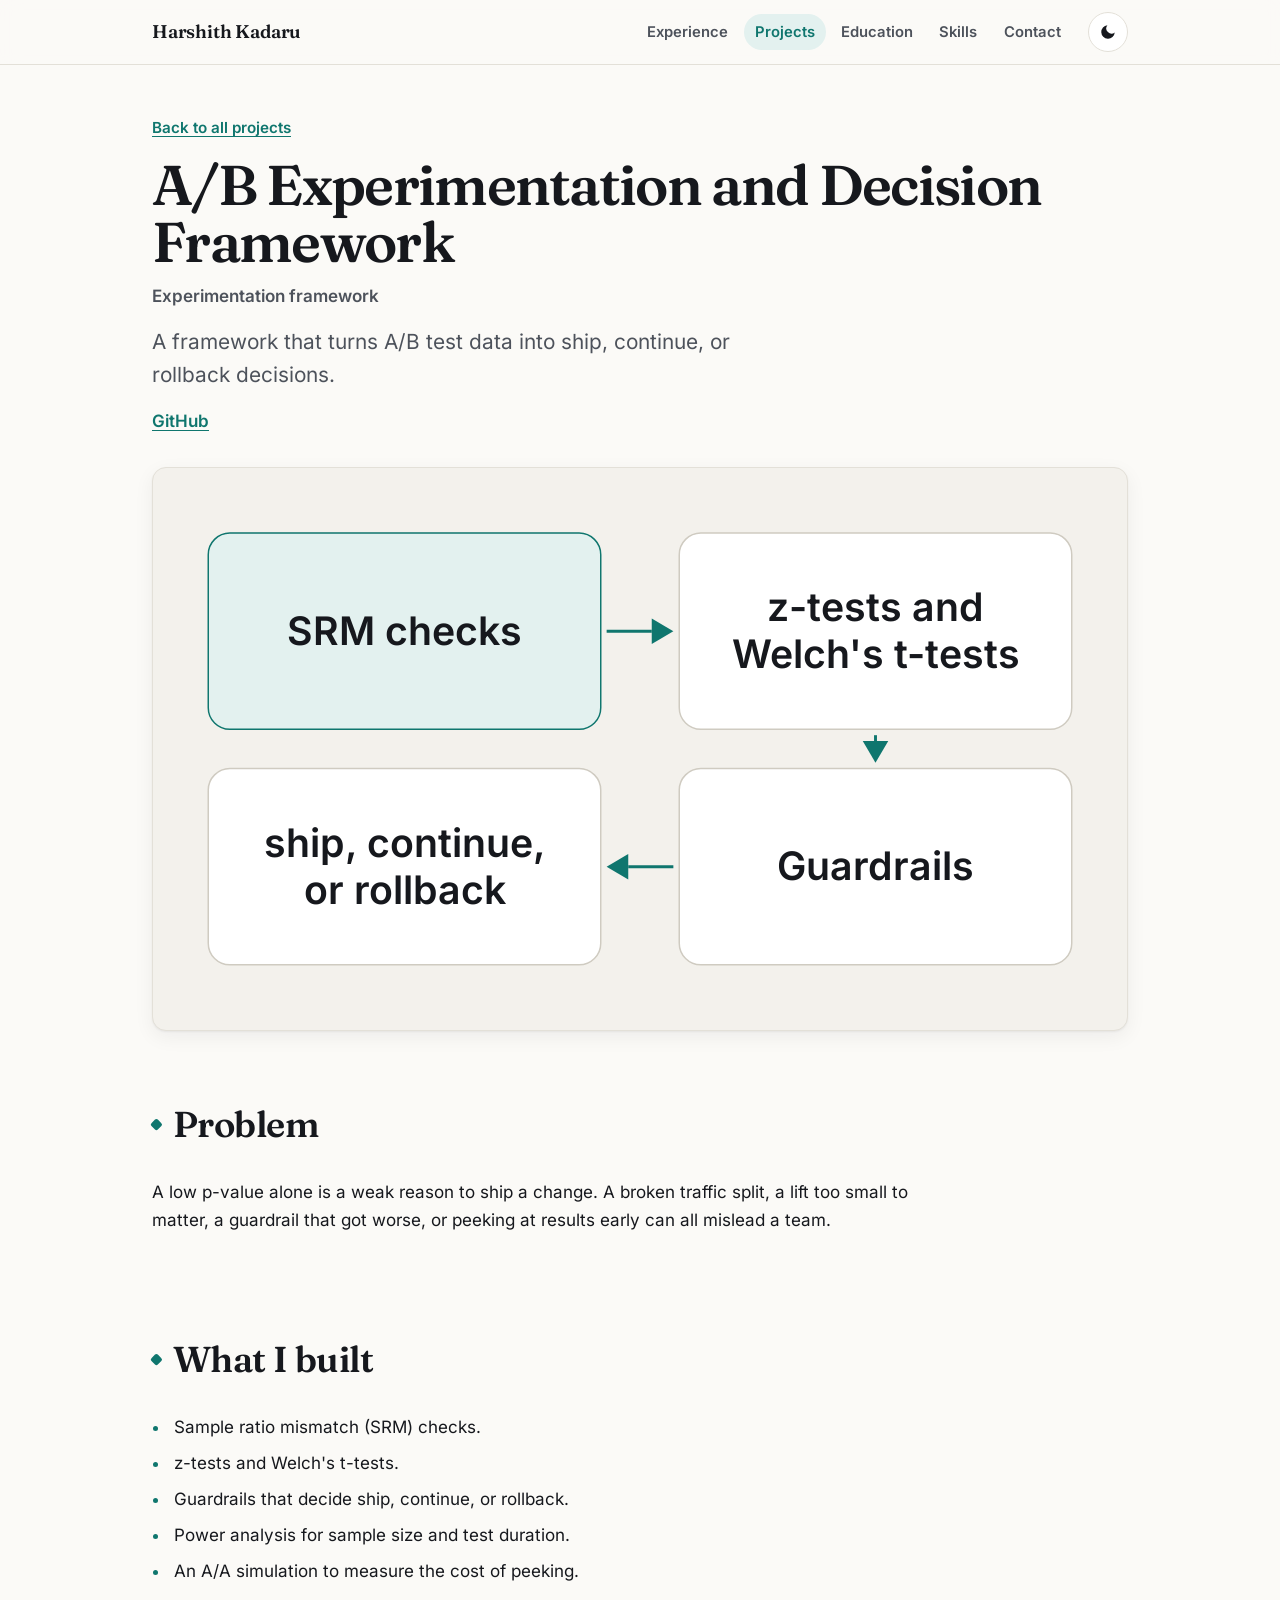
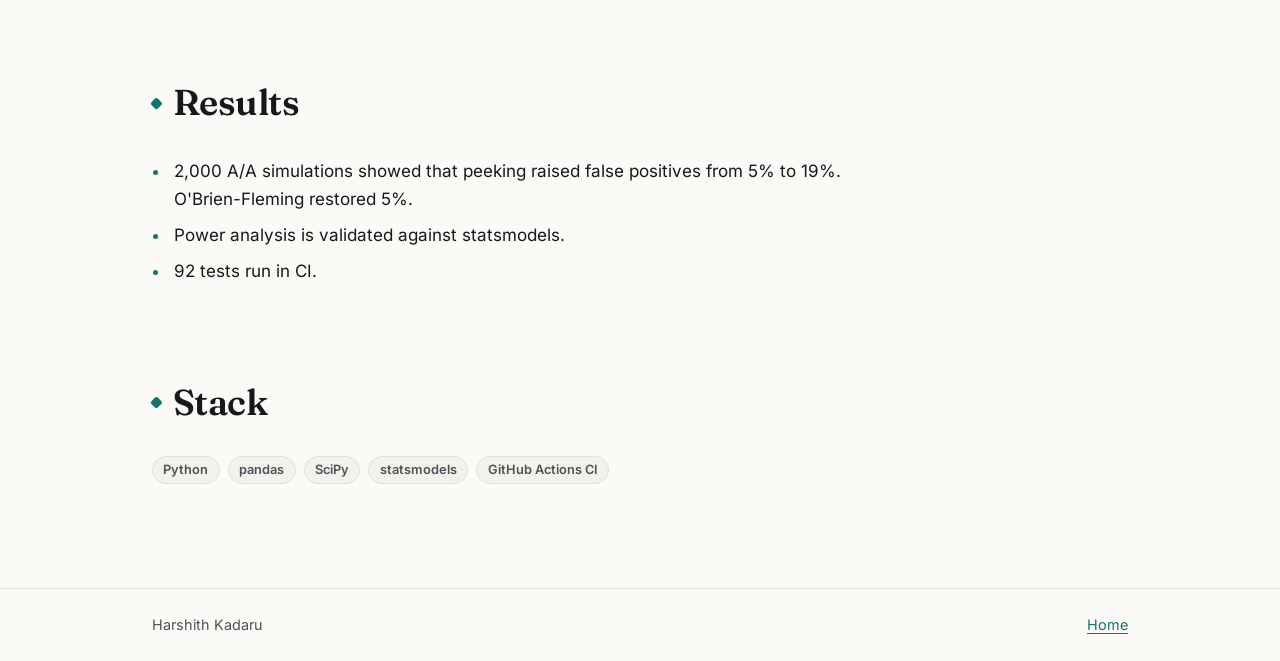
==== commit 75f6afed: "Apply review answers: drop GitHub activity, A/B diagram, no quick facts - Remove the GitHub Activity" ====
--- a/projects/ab-experimentation-framework.html
+++ b/projects/ab-experimentation-framework.html
@@ -58,7 +58,7 @@
         <p class="card-links">
           <a href="https://github.com/Kadaru242003/ab-experimentation-framework">GitHub<span class="visually-hidden">: A/B Experimentation and Decision Framework</span></a>
         </p>
-        <figure class="detail-visual"><img src="/assets/projects/ab-conversion-over-time.webp" width="1205" height="908" fetchpriority="high" alt="Chart from the A/B framework repo: conversion rate over time for control and treatment. Treatment stays above control while its early lift decays."></figure>
+        <figure class="detail-visual is-diagram"><svg viewBox="0 0 960 540" role="img" aria-labelledby="dg-ab-title" xmlns="http://www.w3.org/2000/svg"><title id="dg-ab-title">A/B Experimentation and Decision Framework: SRM checks, then z-tests and Welch's t-tests, then guardrails that decide ship, continue, or rollback.</title><rect class="dg-box-accent" x="40" y="50" width="400" height="200" rx="22"/><text class="dg-title" x="240" y="164" text-anchor="middle">SRM checks</text><rect class="dg-box" x="520" y="50" width="400" height="200" rx="22"/><text class="dg-title" x="720" y="140" text-anchor="middle">z-tests and</text><text class="dg-title" x="720" y="188" text-anchor="middle">Welch's t-tests</text><rect class="dg-box" x="520" y="290" width="400" height="200" rx="22"/><text class="dg-title" x="720" y="404" text-anchor="middle">Guardrails</text><rect class="dg-box" x="40" y="290" width="400" height="200" rx="22"/><text class="dg-title" x="240" y="380" text-anchor="middle">ship, continue,</text><text class="dg-title" x="240" y="428" text-anchor="middle">or rollback</text><line class="dg-arrow" x1="446" y1="150" x2="492.0" y2="150.0"/><polygon class="dg-head" points="514.0,150.0 492.0,163.0 492.0,137.0"/><line class="dg-arrow" x1="720" y1="256" x2="720.0" y2="262.0"/><polygon class="dg-head" points="720.0,284.0 707.0,262.0 733.0,262.0"/><line class="dg-arrow" x1="514" y1="390" x2="468.0" y2="390.0"/><polygon class="dg-head" points="446.0,390.0 468.0,377.0 468.0,403.0"/></svg></figure>
       </header>
 
       <div class="detail-body">
--- a/styles.css
+++ b/styles.css
@@ -43,11 +43,6 @@
   --badge-text: #6a4800;
   --shadow: 0 1px 2px rgba(22, 24, 29, 0.05), 0 6px 20px rgba(22, 24, 29, 0.06);
   --shadow-hover: 0 2px 4px rgba(22, 24, 29, 0.06), 0 14px 32px rgba(22, 24, 29, 0.1);
-  --gh-0: #ebe8e1;
-  --gh-1: #b4dcd5;
-  --gh-2: #6fbcb1;
-  --gh-3: #2a958a;
-  --gh-4: #0f665f;
 
   --space-1: 0.25rem;
   --space-2: 0.5rem;
@@ -82,12 +77,7 @@
     --badge-text: #f3d68a;
     --shadow: 0 1px 2px rgba(0, 0, 0, 0.4), 0 8px 24px rgba(0, 0, 0, 0.25);
     --shadow-hover: 0 2px 4px rgba(0, 0, 0, 0.45), 0 16px 36px rgba(0, 0, 0, 0.35);
-    --gh-0: #1f2528;
-    --gh-1: #134a44;
-    --gh-2: #1d7c71;
-    --gh-3: #36b3a3;
-    --gh-4: #7ee6d8;
-    color-scheme: dark;
+              color-scheme: dark;
   }
 }
 
@@ -107,11 +97,6 @@
   --badge-text: #f3d68a;
   --shadow: 0 1px 2px rgba(0, 0, 0, 0.4), 0 8px 24px rgba(0, 0, 0, 0.25);
   --shadow-hover: 0 2px 4px rgba(0, 0, 0, 0.45), 0 16px 36px rgba(0, 0, 0, 0.35);
-  --gh-0: #1f2528;
-  --gh-1: #134a44;
-  --gh-2: #1d7c71;
-  --gh-3: #36b3a3;
-  --gh-4: #7ee6d8;
   color-scheme: dark;
 }
 
@@ -393,23 +378,6 @@
   box-shadow: 0 0 0 5px var(--bg), 0 0 0 8px var(--accent), var(--shadow);
 }
 
-.quick-facts {
-  display: flex;
-  flex-wrap: wrap;
-  gap: var(--space-2);
-  list-style: none;
-  margin: var(--space-4) 0 var(--space-5);
-}
-
-.quick-facts li {
-  font-size: 0.875rem;
-  font-weight: 600;
-  padding: 0.3rem 0.8rem;
-  border-radius: 999px;
-  background: var(--accent-soft);
-  color: var(--accent);
-}
-
 .lede {
   font-size: clamp(1.125rem, 2.2vw, 1.3rem);
   line-height: 1.55;
@@ -824,48 +792,6 @@
 
 .dg-head {
   fill: var(--accent);
-}
-
-/* GitHub activity (inserted at build time by scripts/build.py) */
-.gh-panel {
-  background: var(--surface);
-  border: 1px solid var(--border);
-  border-radius: var(--radius);
-  padding: var(--space-5);
-  box-shadow: var(--shadow);
-}
-
-.gh-total {
-  font-weight: 600;
-  margin-bottom: var(--space-4);
-}
-
-.gh-scroll {
-  overflow-x: auto;
-  padding-bottom: var(--space-2);
-}
-
-.gh-graph {
-  display: block;
-  min-width: 680px;
-  width: 100%;
-  height: auto;
-}
-
-.gh-graph .l0 { fill: var(--gh-0); }
-.gh-graph .l1 { fill: var(--gh-1); }
-.gh-graph .l2 { fill: var(--gh-2); }
-.gh-graph .l3 { fill: var(--gh-3); }
-.gh-graph .l4 { fill: var(--gh-4); }
-
-.gh-graph text {
-  fill: var(--muted);
-  font-family: var(--font-body);
-  font-size: 10px;
-}
-
-.gh-panel .card-links {
-  margin-top: var(--space-4);
 }
 
 /* Achievements */
@@ -1148,3 +1074,7 @@
     grid-column: 1 / -1;
   }
 }
+
+.hero h1 {
+  margin-bottom: var(--space-4);
+}
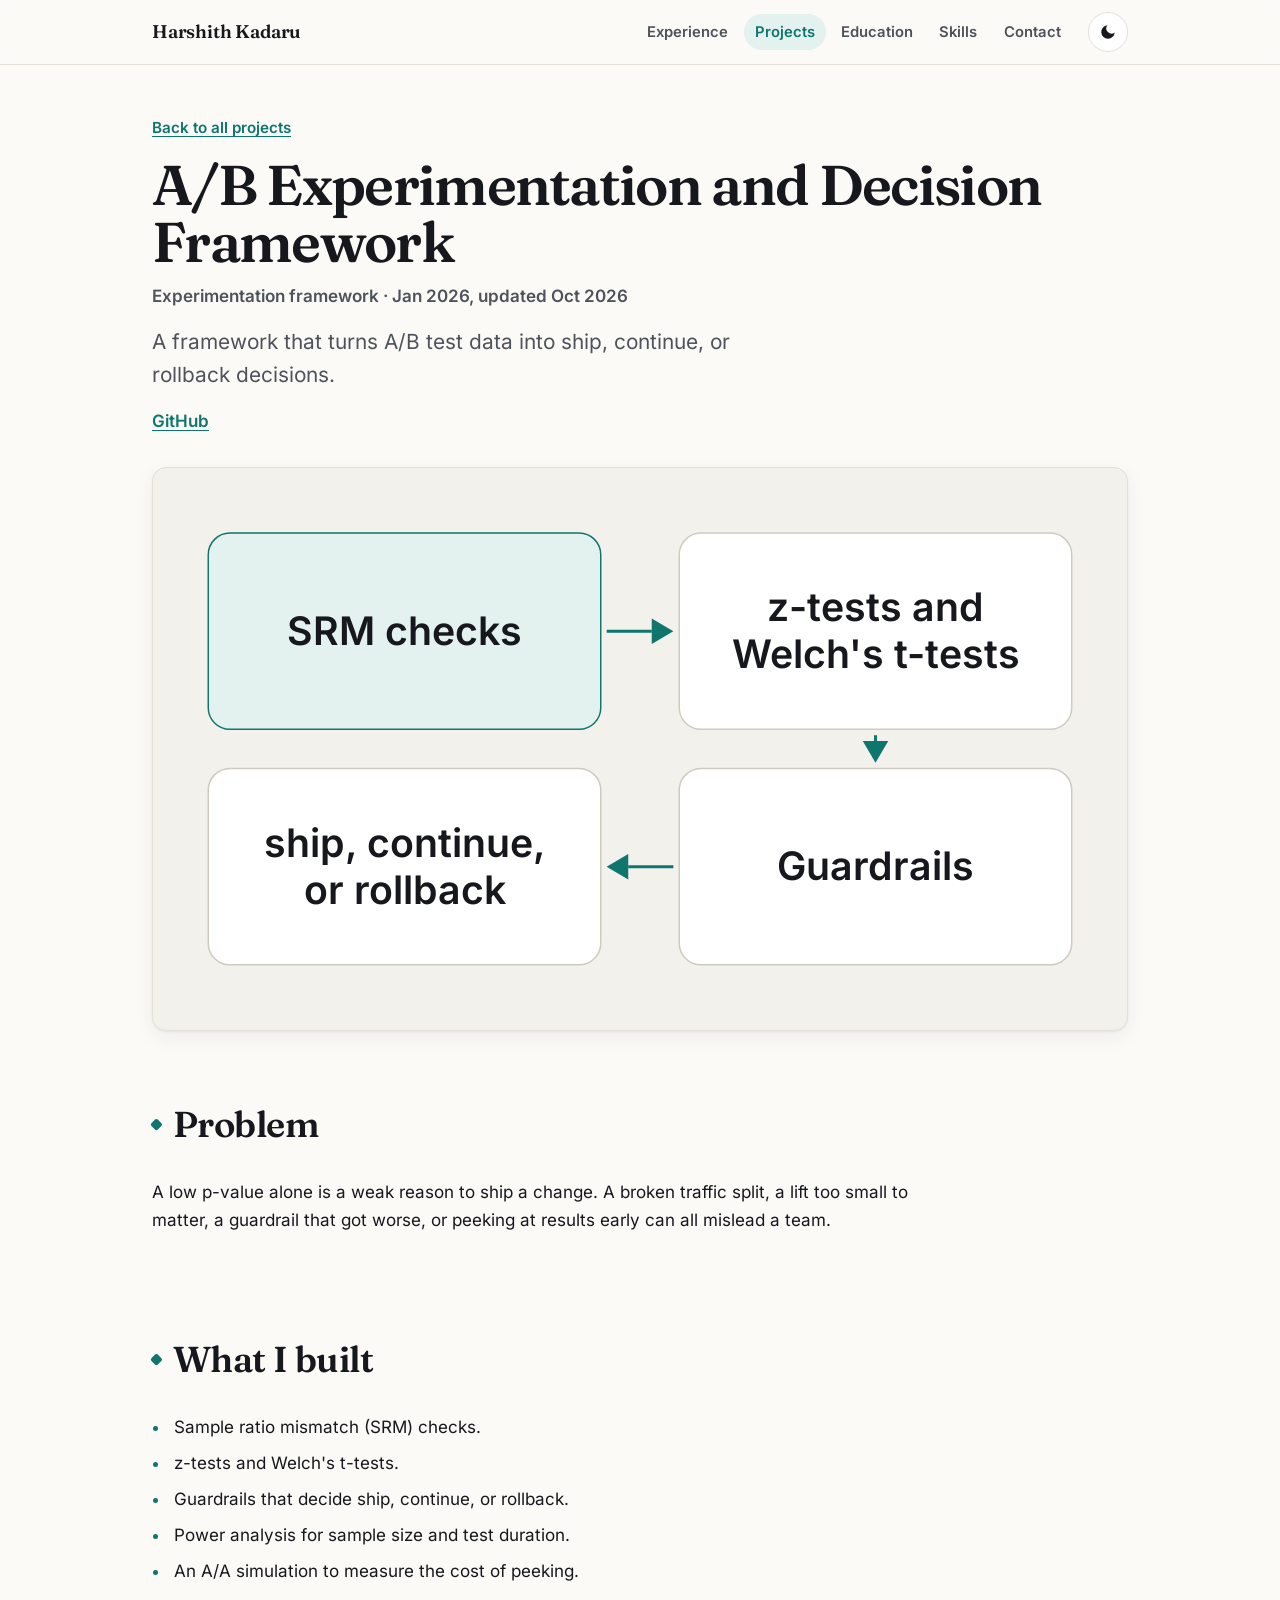
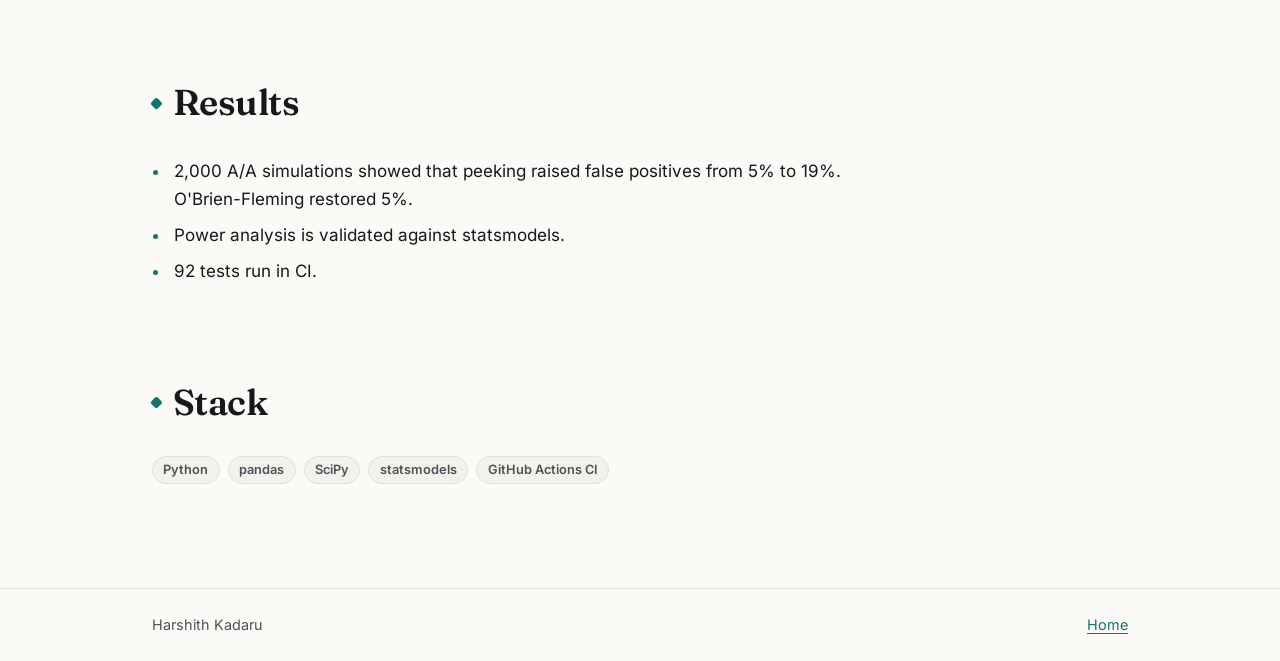
==== commit 163795d1: "Resume leadership lines, A/B date, range format" ====
--- a/projects/ab-experimentation-framework.html
+++ b/projects/ab-experimentation-framework.html
@@ -53,7 +53,7 @@
       <header class="detail-header">
         <a class="back" href="/#projects">Back to all projects</a>
         <h1>A/B Experimentation and Decision Framework</h1>
-        <p class="detail-meta">Experimentation framework</p>
+        <p class="detail-meta">Experimentation framework &middot; Jan 2026, updated Oct 2026</p>
         <p class="lede">A framework that turns A/B test data into ship, continue, or rollback decisions.</p>
         <p class="card-links">
           <a href="https://github.com/Kadaru242003/ab-experimentation-framework">GitHub<span class="visually-hidden">: A/B Experimentation and Decision Framework</span></a>
--- a/styles.css
+++ b/styles.css
@@ -1078,3 +1078,62 @@
 .hero h1 {
   margin-bottom: var(--space-4);
 }
+
+/* Results chart (inline SVG). Series colors validated for both themes. */
+:root {
+  --series-1: #2a78d6;
+  --series-2: #eb6834;
+}
+
+@media (prefers-color-scheme: dark) {
+  :root:not([data-theme="light"]) {
+    --series-1: #3987e5;
+    --series-2: #d95926;
+  }
+}
+
+:root[data-theme="dark"] {
+  --series-1: #3987e5;
+  --series-2: #d95926;
+}
+
+.detail-visual.is-diagram svg.chart {
+  max-width: 720px;
+  margin: 0 auto;
+}
+
+.ch-s1 { fill: var(--series-1); }
+.ch-s2 { fill: var(--series-2); }
+
+.ch-grid {
+  stroke: var(--border);
+  stroke-width: 1;
+}
+
+.ch-axis {
+  stroke: var(--border-strong);
+  stroke-width: 1.5;
+}
+
+.chart text {
+  font-family: var(--font-body);
+}
+
+.ch-tick,
+.ch-axis-title {
+  fill: var(--muted);
+  font-size: 17px;
+}
+
+.ch-cat,
+.ch-legend {
+  fill: var(--text);
+  font-size: 20px;
+  font-weight: 600;
+}
+
+.ch-value {
+  fill: var(--text);
+  font-size: 22px;
+  font-weight: 600;
+}
